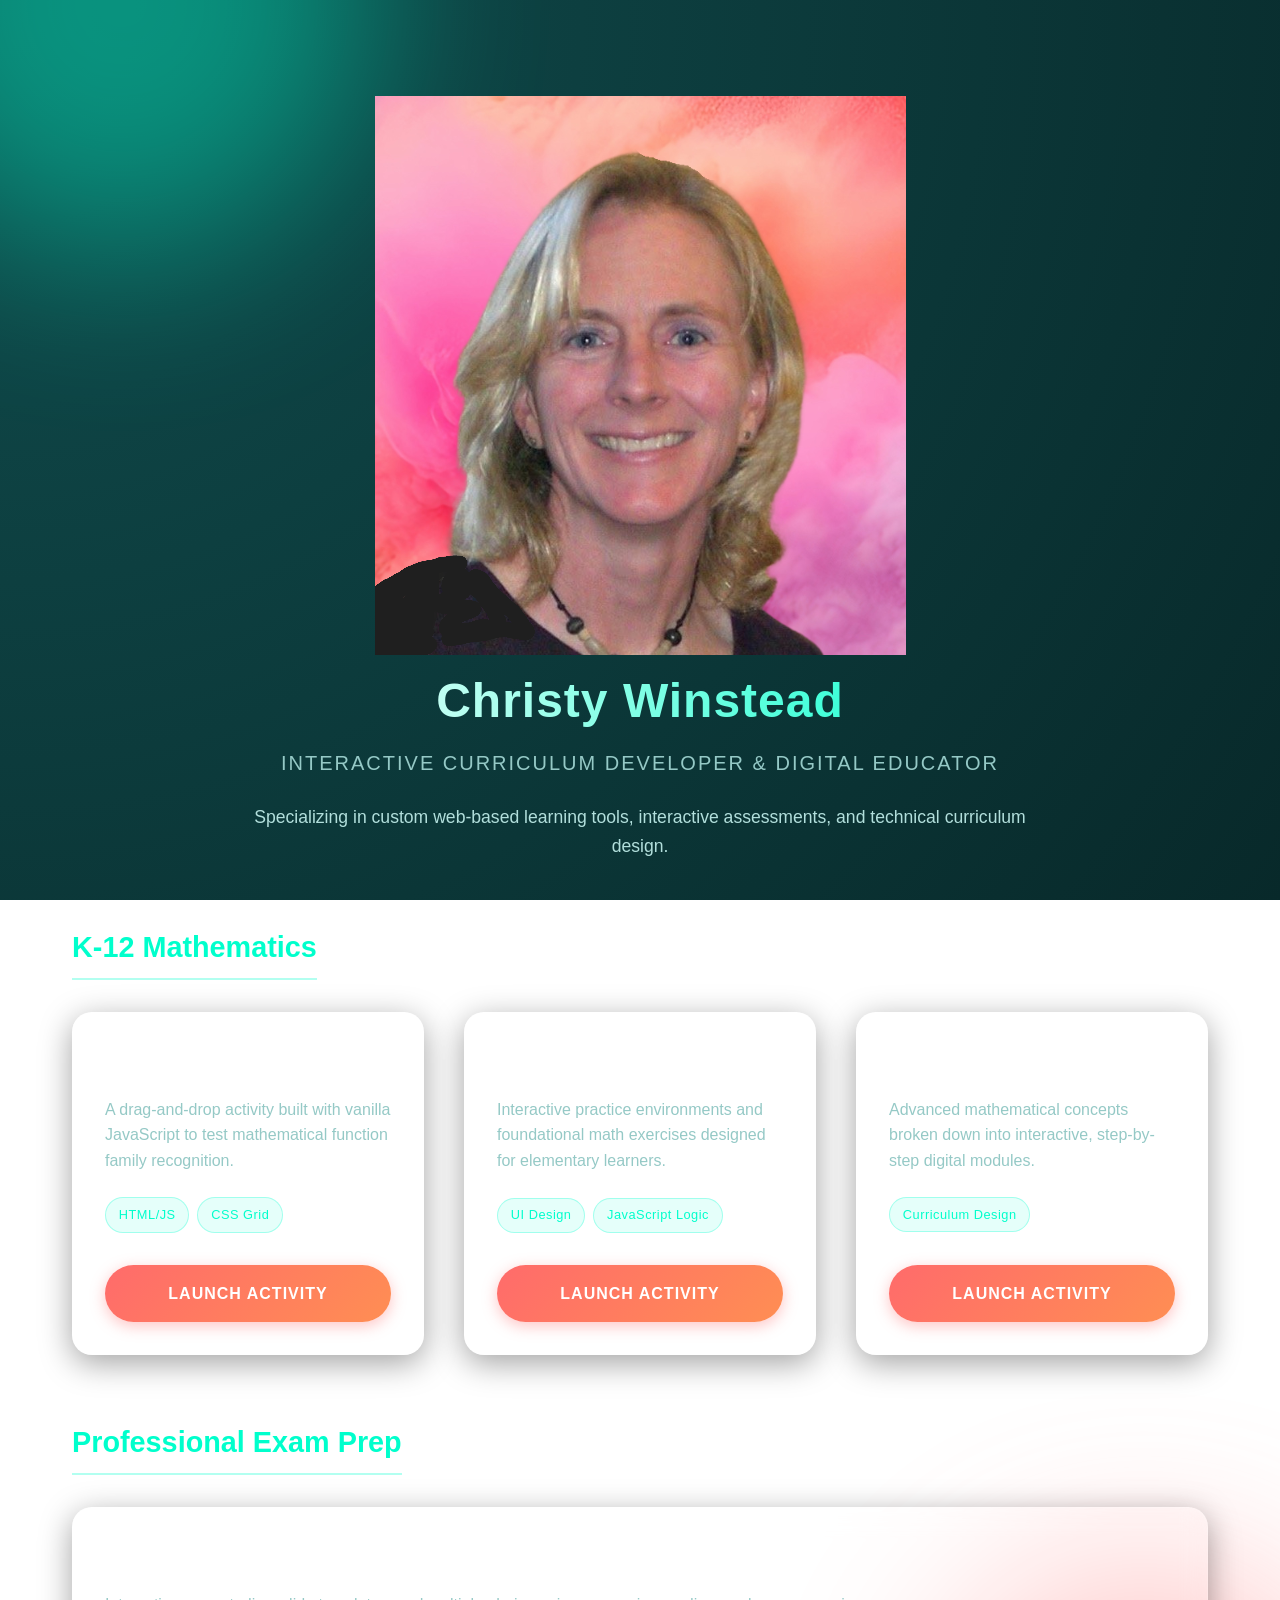
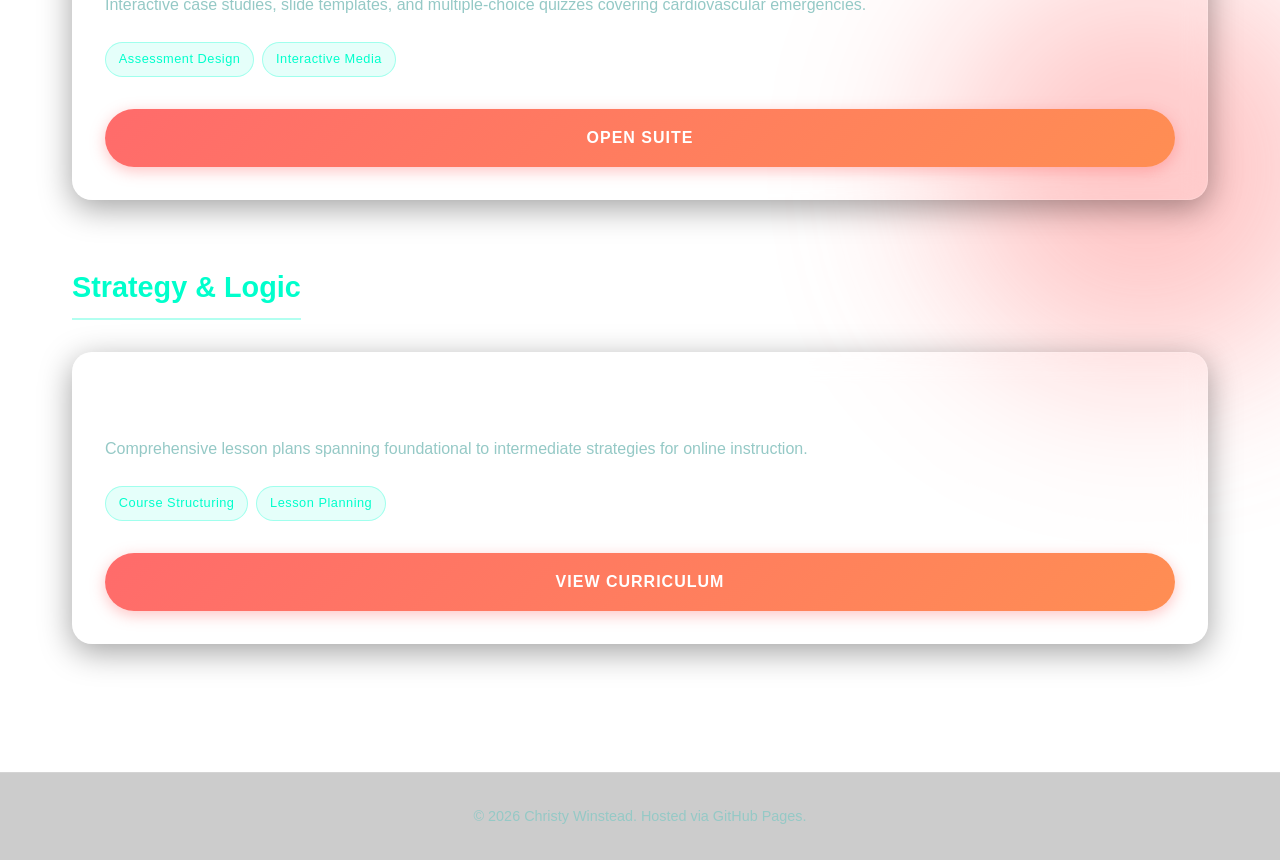
==== index.html @ 936f0f32 "Add profile image to header Added a profile image to the header section." ====
<!DOCTYPE html>
<html lang="en">
<head>
    <meta charset="UTF-8">
    <meta name="viewport" content="width=device-width, initial-scale=1.0">
    <title>Christy Winstead | Interactive Portfolio</title>
    <link rel="stylesheet" href="style.css">
</head>
<body>
    <!-- Decorative background elements -->
    <div class="blob blob-1"></div>
    <div class="blob blob-2"></div>

    <header>
        <div class="header-container">
            <!-- Profile Image Added Here -->
            <img src="profile-image.jpg" alt="Christy Winstead" class="profile-avatar">
            
            <h1>Christy Winstead</h1>
            <h2>Interactive Curriculum Developer & Digital Educator</h2>
            <p>Specializing in custom web-based learning tools, interactive assessments, and technical curriculum design.</p>
        </div>
    </header>

    <main class="portfolio-container">
        <!-- K-12 Mathematics Section -->
        <section class="portfolio-section">
            <h3>K-12 Mathematics</h3>
            <div class="grid">
                <div class="card">
                    <div class="card-content">
                        <h4>Math Function Matching</h4>
                        <p>A drag-and-drop activity built with vanilla JavaScript to test mathematical function family recognition.</p>
                        <div class="tags">
                            <span class="tag">HTML/JS</span>
                            <span class="tag">CSS Grid</span>
                        </div>
                    </div>
                    <div class="card-action">
                        <a href="./K12_Mathematics/Function_Matching_DragDrop/index.html" class="btn">Launch Activity</a>
                    </div>
                </div>
                
                <div class="card">
                    <div class="card-content">
                        <h4>4th Grade Dashboards</h4>
                        <p>Interactive practice environments and foundational math exercises designed for elementary learners.</p>
                        <div class="tags">
                            <span class="tag">UI Design</span>
                            <span class="tag">JavaScript Logic</span>
                        </div>
                    </div>
                    <div class="card-action">
                        <a href="./K12_Mathematics/4th_Grade_Activities/index.html" class="btn">Launch Activity</a>
                    </div>
                </div>

                <div class="card">
                    <div class="card-content">
                        <h4>Calculus Modules</h4>
                        <p>Advanced mathematical concepts broken down into interactive, step-by-step digital modules.</p>
                        <div class="tags">
                            <span class="tag">Curriculum Design</span>
                        </div>
                    </div>
                    <div class="card-action">
                        <a href="./K12_Mathematics/Calculus_Modules/index.html" class="btn">Launch Activity</a>
                    </div>
                </div>
            </div>
        </section>

        <!-- Professional Exam Prep Section -->
        <section class="portfolio-section">
            <h3>Professional Exam Prep</h3>
            <div class="grid">
                <div class="card">
                    <div class="card-content">
                        <h4>NREMT Clinical Review</h4>
                        <p>Interactive case studies, slide templates, and multiple-choice quizzes covering cardiovascular emergencies.</p>
                        <div class="tags">
                            <span class="tag">Assessment Design</span>
                            <span class="tag">Interactive Media</span>
                        </div>
                    </div>
                    <div class="card-action">
                        <a href="./Professional_Exam_Prep/NREMT_Review_Suite/index.html" class="btn">Open Suite</a>
                    </div>
                </div>
            </div>
        </section>

        <!-- Strategy & Logic Section -->
        <section class="portfolio-section">
            <h3>Strategy & Logic</h3>
            <div class="grid">
                <div class="card">
                    <div class="card-content">
                        <h4>16-Session Chess Curriculum</h4>
                        <p>Comprehensive lesson plans spanning foundational to intermediate strategies for online instruction.</p>
                        <div class="tags">
                            <span class="tag">Course Structuring</span>
                            <span class="tag">Lesson Planning</span>
                        </div>
                    </div>
                    <div class="card-action">
                        <a href="./Strategy_and_Logic/Chess_Curriculum/index.html" class="btn">View Curriculum</a>
                    </div>
                </div>
            </div>
        </section>
    </main>

    <footer>
        <p>&copy; 2026 Christy Winstead. Hosted via GitHub Pages.</p>
    </footer>
</body>
</html>
---- style.css ----
:root {
    /* Color Palette */
    --bg-dark-teal: #08292a;
    --bg-light-teal: #104c4d;
    --accent-glow: #00ffcc;
    --btn-gradient-1: #ff6b6b;
    --btn-gradient-2: #ff8e53;
    --text-main: #e0f7f6;
    --text-muted: #95c9c6;
    
    /* Glassmorphism Settings */
    --glass-bg: rgba(255, 255, 255, 0.06);
    --glass-border: rgba(255, 255, 255, 0.15);
    --glass-shadow: 0 8px 32px 0 rgba(0, 0, 0, 0.37);
}

* {
    box-sizing: border-box;
    margin: 0;
    padding: 0;
    font-family: 'Inter', 'Segoe UI', Tahoma, Geneva, Verdana, sans-serif;
}

body {
    background: radial-gradient(circle at top left, var(--bg-light-teal), var(--bg-dark-teal));
    background-attachment: fixed;
    color: var(--text-main);
    line-height: 1.6;
    position: relative;
    overflow-x: hidden;
}

/* Abstract Background Blobs for Creativity */
.blob {
    position: absolute;
    filter: blur(90px);
    z-index: -1;
    opacity: 0.4;
    border-radius: 50%;
}
.blob-1 {
    top: -10%;
    left: -10%;
    width: 500px;
    height: 500px;
    background: #00ffcc;
}
.blob-2 {
    bottom: 20%;
    right: -5%;
    width: 400px;
    height: 400px;
    background: #ff6b6b;
}

/* Header Styling */
header {
    padding: 6rem 2rem 4rem;
    text-align: center;
}

.header-container {
    max-width: 800px;
    margin: 0 auto;
}

.header-container h1 {
    font-size: 3rem;
    margin-bottom: 0.5rem;
    background: linear-gradient(to right, #ffffff, var(--accent-glow));
    -webkit-background-clip: text;
    -webkit-text-fill-color: transparent;
    letter-spacing: 1px;
}

.header-container h2 {
    font-size: 1.25rem;
    font-weight: 300;
    color: var(--text-muted);
    margin-bottom: 1.5rem;
    text-transform: uppercase;
    letter-spacing: 2px;
}

.header-container p {
    font-size: 1.1rem;
    color: #b2dfdc;
}

/* Portfolio Layout */
.portfolio-container {
    max-width: 1200px;
    margin: 0 auto;
    padding: 0 2rem 4rem;
}

.portfolio-section {
    margin-bottom: 4rem;
}

.portfolio-section h3 {
    font-size: 1.8rem;
    color: var(--accent-glow);
    border-bottom: 2px solid rgba(0, 255, 204, 0.3);
    padding-bottom: 0.5rem;
    margin-bottom: 2rem;
    display: inline-block;
}

.grid {
    display: grid;
    grid-template-columns: repeat(auto-fit, minmax(320px, 1fr));
    gap: 2.5rem;
}

/* Glassmorphism Cards */
.card {
    background: var(--glass-bg);
    border: 1px solid var(--glass-border);
    backdrop-filter: blur(12px);
    -webkit-backdrop-filter: blur(12px);
    border-radius: 20px;
    box-shadow: var(--glass-shadow);
    display: flex;
    flex-direction: column;
    transition: transform 0.3s cubic-bezier(0.175, 0.885, 0.32, 1.275), border-color 0.3s ease;
    overflow: hidden;
}

.card:hover {
    transform: translateY(-10px);
    border-color: var(--accent-glow);
}

.card-content {
    padding: 2rem;
    flex-grow: 1;
}

.card-content h4 {
    font-size: 1.4rem;
    margin-bottom: 1rem;
    color: #ffffff;
}

.card-content p {
    font-size: 1rem;
    color: var(--text-muted);
    margin-bottom: 1.5rem;
}

/* Neon Tags */
.tags {
    display: flex;
    flex-wrap: wrap;
    gap: 0.5rem;
}

.tag {
    background: rgba(0, 255, 204, 0.1);
    color: var(--accent-glow);
    border: 1px solid rgba(0, 255, 204, 0.3);
    font-size: 0.8rem;
    font-weight: 500;
    padding: 0.4rem 0.8rem;
    border-radius: 50px;
    letter-spacing: 0.5px;
}

/* Vibrant Floating Buttons */
.card-action {
    padding: 0 2rem 2rem;
    text-align: center;
}

.btn {
    display: inline-block;
    width: 100%;
    background: linear-gradient(135deg, var(--btn-gradient-1), var(--btn-gradient-2));
    color: #ffffff;
    text-align: center;
    text-decoration: none;
    padding: 1rem 2rem;
    font-weight: 600;
    font-size: 1rem;
    border-radius: 50px;
    transition: all 0.3s ease;
    box-shadow: 0 4px 15px rgba(255, 107, 107, 0.4);
    text-transform: uppercase;
    letter-spacing: 1px;
}

.btn:hover {
    box-shadow: 0 8px 25px rgba(255, 107, 107, 0.6);
    transform: scale(1.05);
    background: linear-gradient(135deg, #ff7b7b, #ff9e63);
}

/* Footer */
footer {
    text-align: center;
    padding: 2rem;
    border-top: 1px solid var(--glass-border);
    color: var(--text-muted);
    font-size: 0.9rem;
    background: rgba(0, 0, 0, 0.2);
}
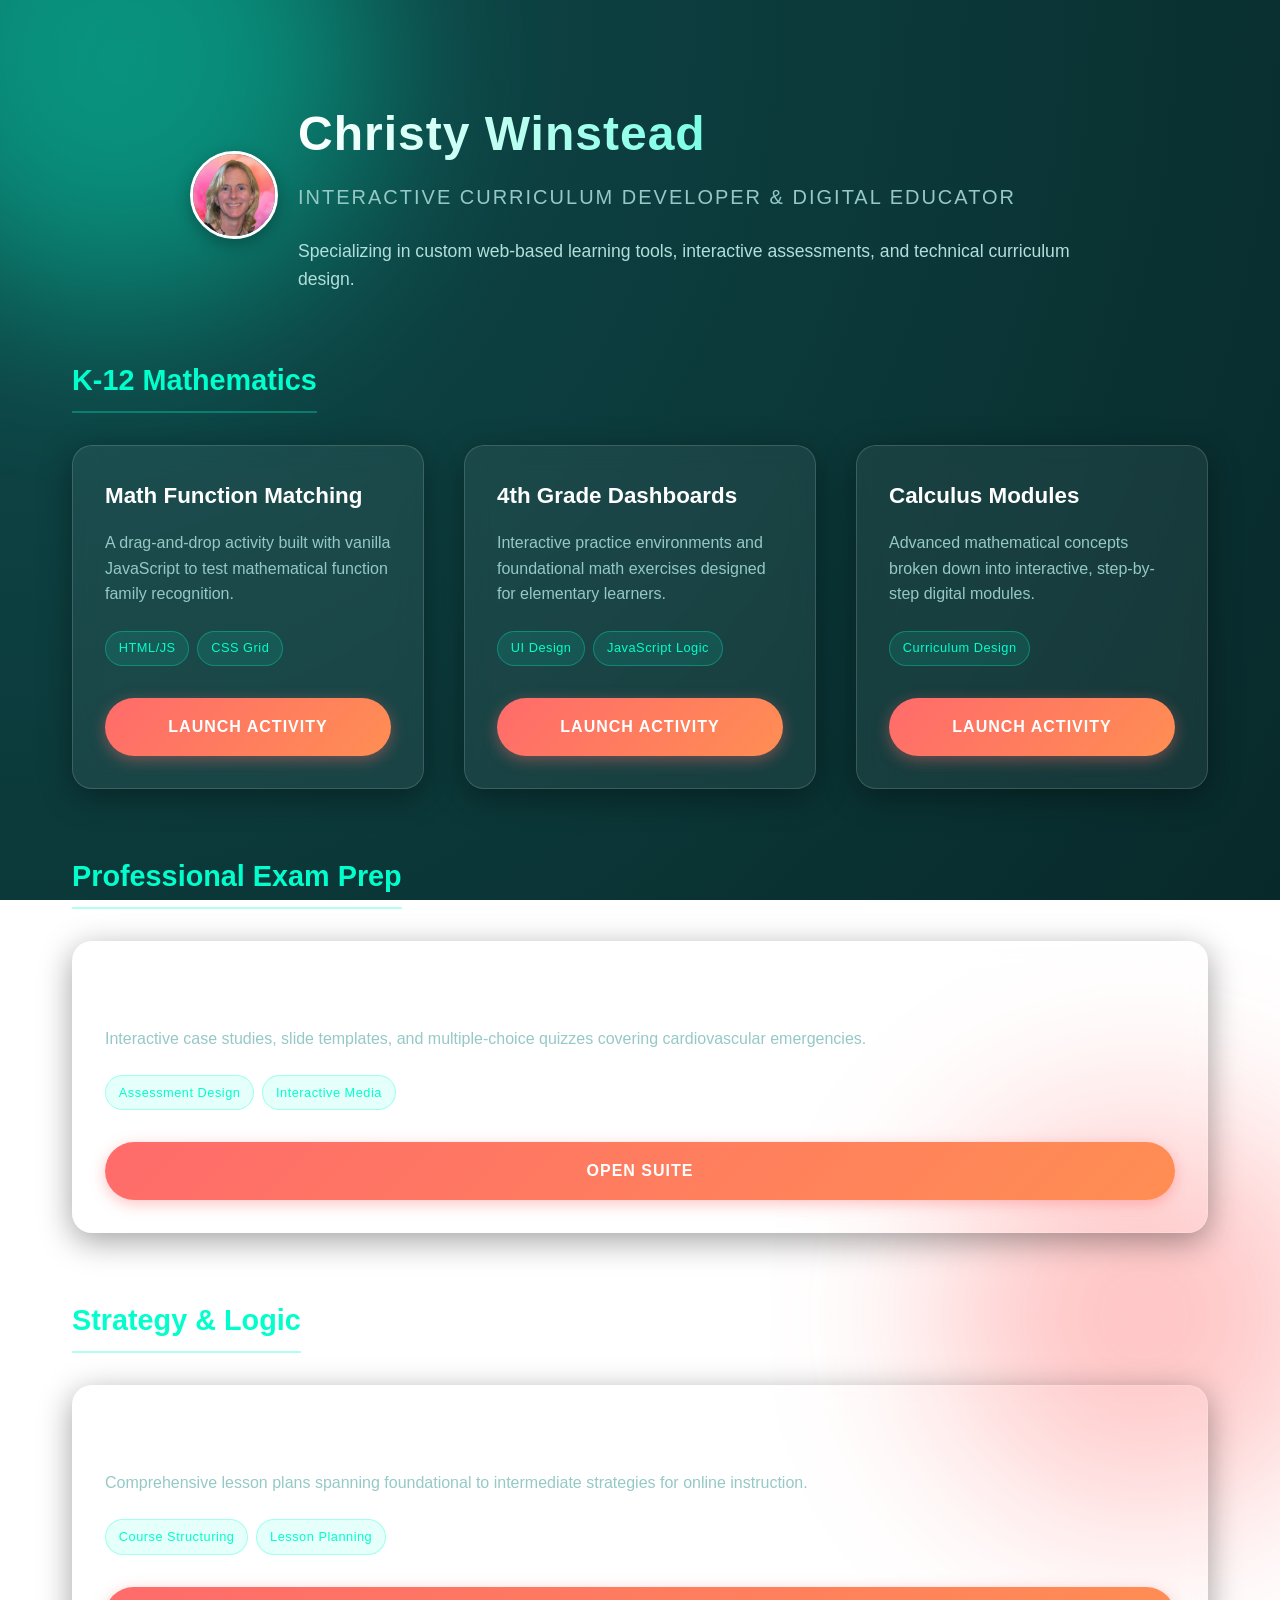
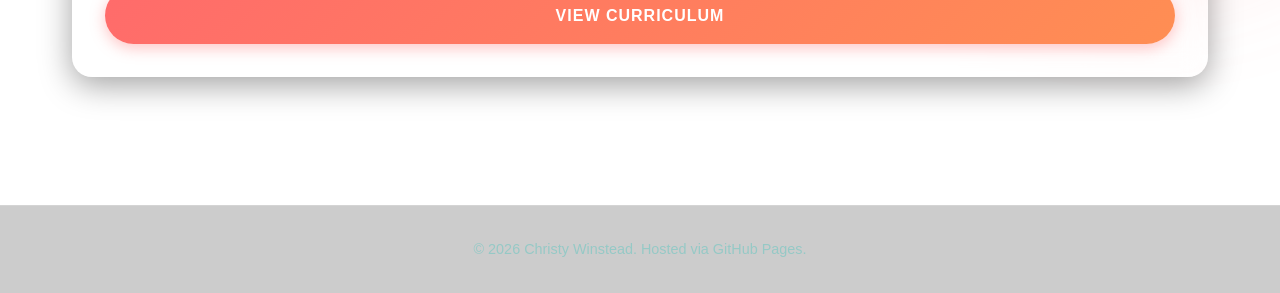
==== commit b6013ab9: "Add understated circular profile portrait to header" ====
--- a/index.html
+++ b/index.html
@@ -13,12 +13,14 @@
 
     <header>
         <div class="header-container">
-            <!-- Profile Image Added Here -->
-            <img src="profile-image.jpg" alt="Christy Winstead" class="profile-avatar">
-            
-            <h1>Christy Winstead</h1>
-            <h2>Interactive Curriculum Developer & Digital Educator</h2>
-            <p>Specializing in custom web-based learning tools, interactive assessments, and technical curriculum design.</p>
+            <div class="header-intro">
+                <img src="profile-image.jpg" alt="Christy Winstead" class="profile-avatar">
+                <div class="header-copy">
+                    <h1>Christy Winstead</h1>
+                    <h2>Interactive Curriculum Developer & Digital Educator</h2>
+                    <p>Specializing in custom web-based learning tools, interactive assessments, and technical curriculum design.</p>
+                </div>
+            </div>
         </div>
     </header>
 
--- a/style.css
+++ b/style.css
@@ -60,8 +60,30 @@
 }
 
 .header-container {
-    max-width: 800px;
+    max-width: 900px;
     margin: 0 auto;
+}
+
+.header-intro {
+    display: flex;
+    align-items: center;
+    gap: 1.25rem;
+    text-align: left;
+}
+
+.profile-avatar {
+    width: 88px;
+    height: 88px;
+    flex: 0 0 88px;
+    object-fit: cover;
+    object-position: center;
+    border: 3px solid #ffffff;
+    border-radius: 50%;
+    box-shadow: 0 5px 16px rgba(0, 0, 0, 0.28);
+}
+
+.header-copy {
+    min-width: 0;
 }
 
 .header-container h1 {
@@ -85,6 +107,37 @@
 .header-container p {
     font-size: 1.1rem;
     color: #b2dfdc;
+}
+
+@media (max-width: 640px) {
+    header {
+        padding: 4rem 1.25rem 3rem;
+    }
+
+    .header-intro {
+        align-items: flex-start;
+        gap: 1rem;
+    }
+
+    .profile-avatar {
+        width: 72px;
+        height: 72px;
+        flex-basis: 72px;
+    }
+
+    .header-container h1 {
+        font-size: 2.15rem;
+    }
+
+    .header-container h2 {
+        font-size: 0.95rem;
+        letter-spacing: 1px;
+        margin-bottom: 0.85rem;
+    }
+
+    .header-container p {
+        font-size: 0.95rem;
+    }
 }
 
 /* Portfolio Layout */
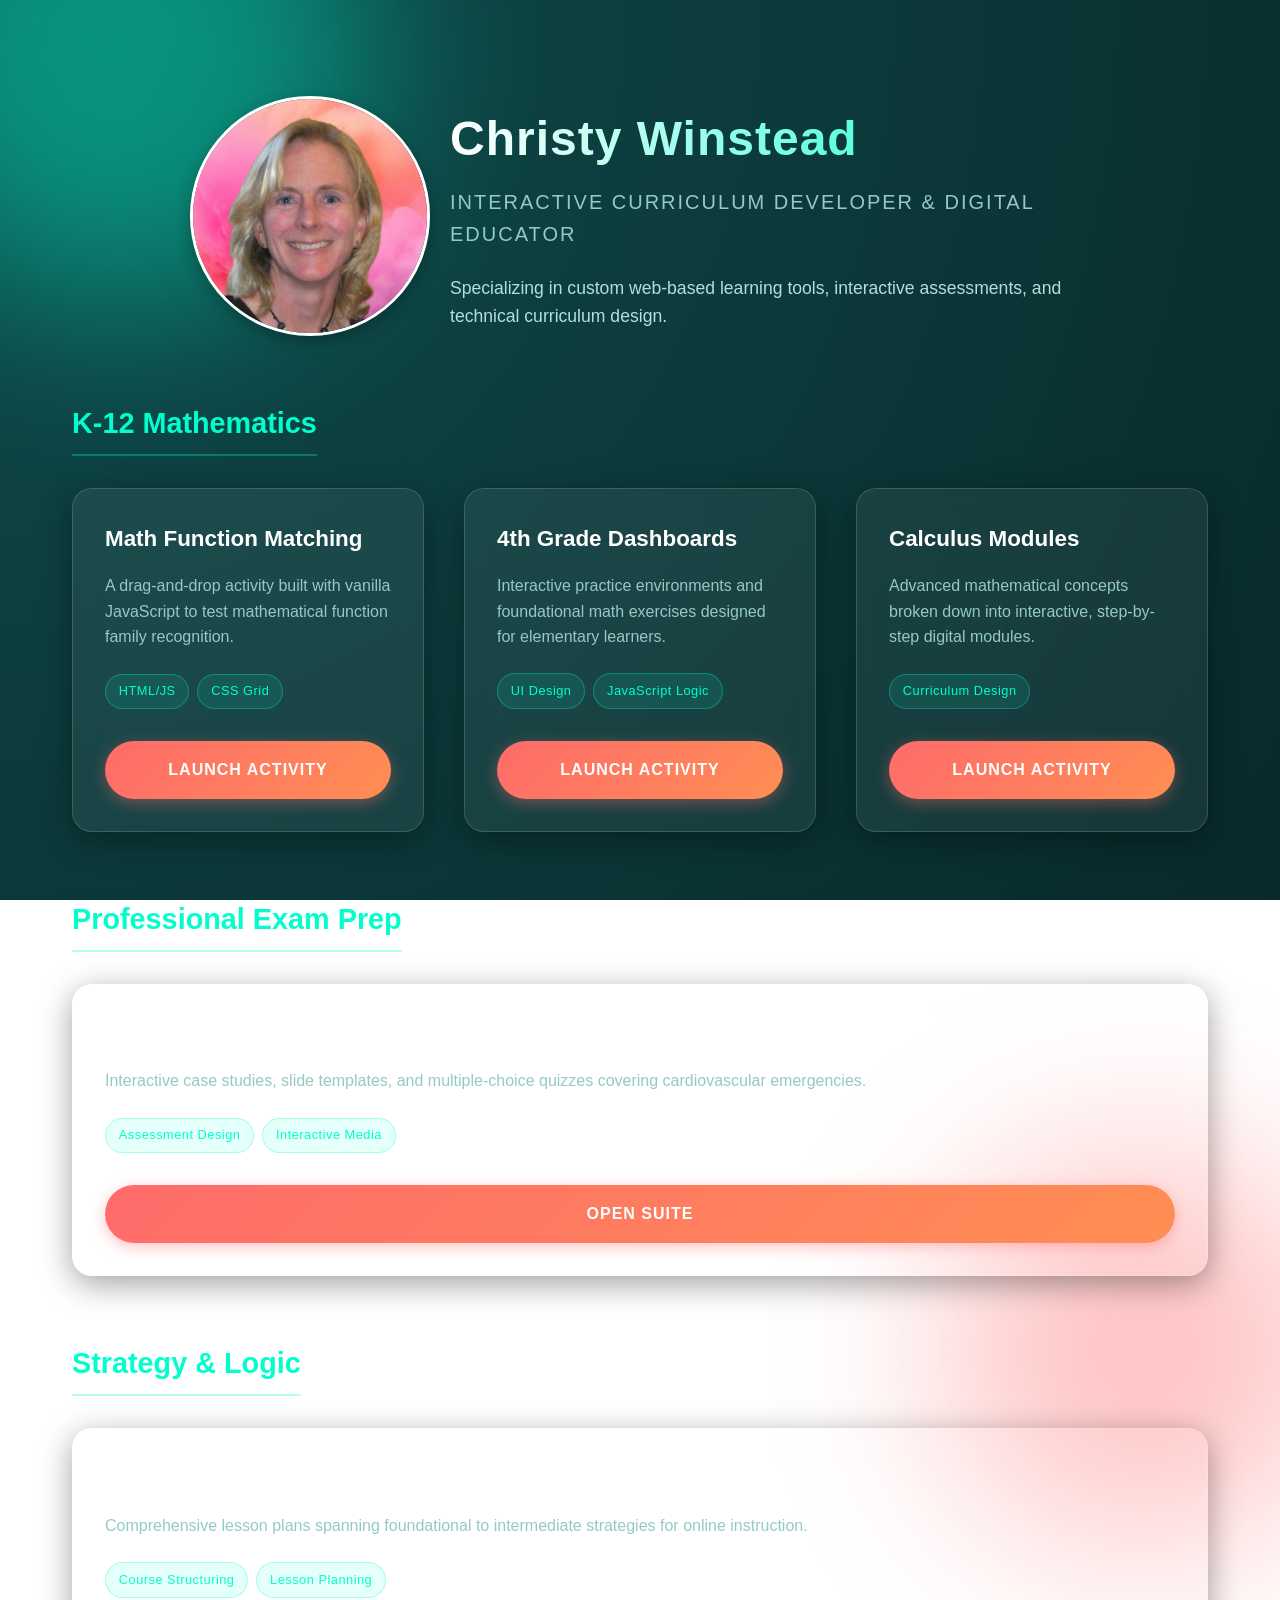
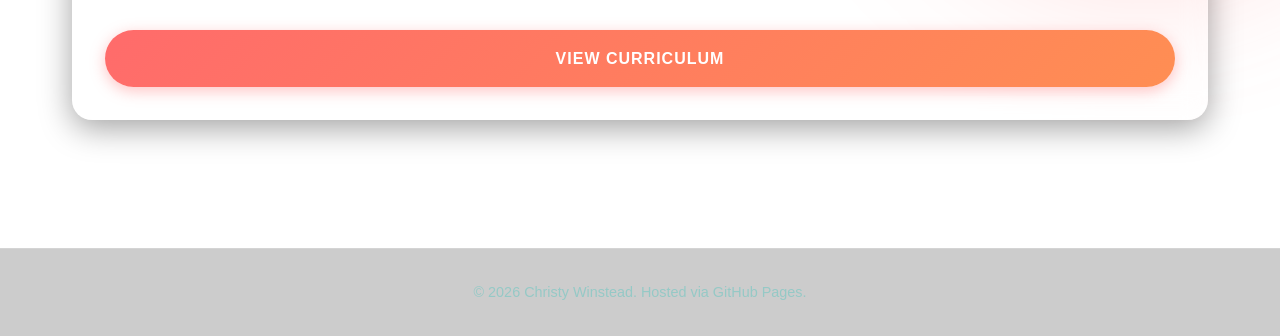
==== commit a33e2c0f: "Bust stylesheet cache for mobile portrait fix" ====
--- a/index.html
+++ b/index.html
@@ -4,7 +4,7 @@
     <meta charset="UTF-8">
     <meta name="viewport" content="width=device-width, initial-scale=1.0">
     <title>Christy Winstead | Interactive Portfolio</title>
-    <link rel="stylesheet" href="style.css">
+    <link rel="stylesheet" href="style.css?v=3dde617">
 </head>
 <body>
     <!-- Decorative background elements -->
--- a/style.css
+++ b/style.css
@@ -72,9 +72,9 @@
 }
 
 .profile-avatar {
-    width: 88px;
-    height: 88px;
-    flex: 0 0 88px;
+    width: 240px;
+    height: 240px;
+    flex: 0 0 240px;
     object-fit: cover;
     object-position: center;
     border: 3px solid #ffffff;
@@ -120,9 +120,9 @@
     }
 
     .profile-avatar {
-        width: 72px;
-        height: 72px;
-        flex-basis: 72px;
+        width: 240px;
+        height: 240px;
+        flex-basis: 240px;
     }
 
     .header-container h1 {
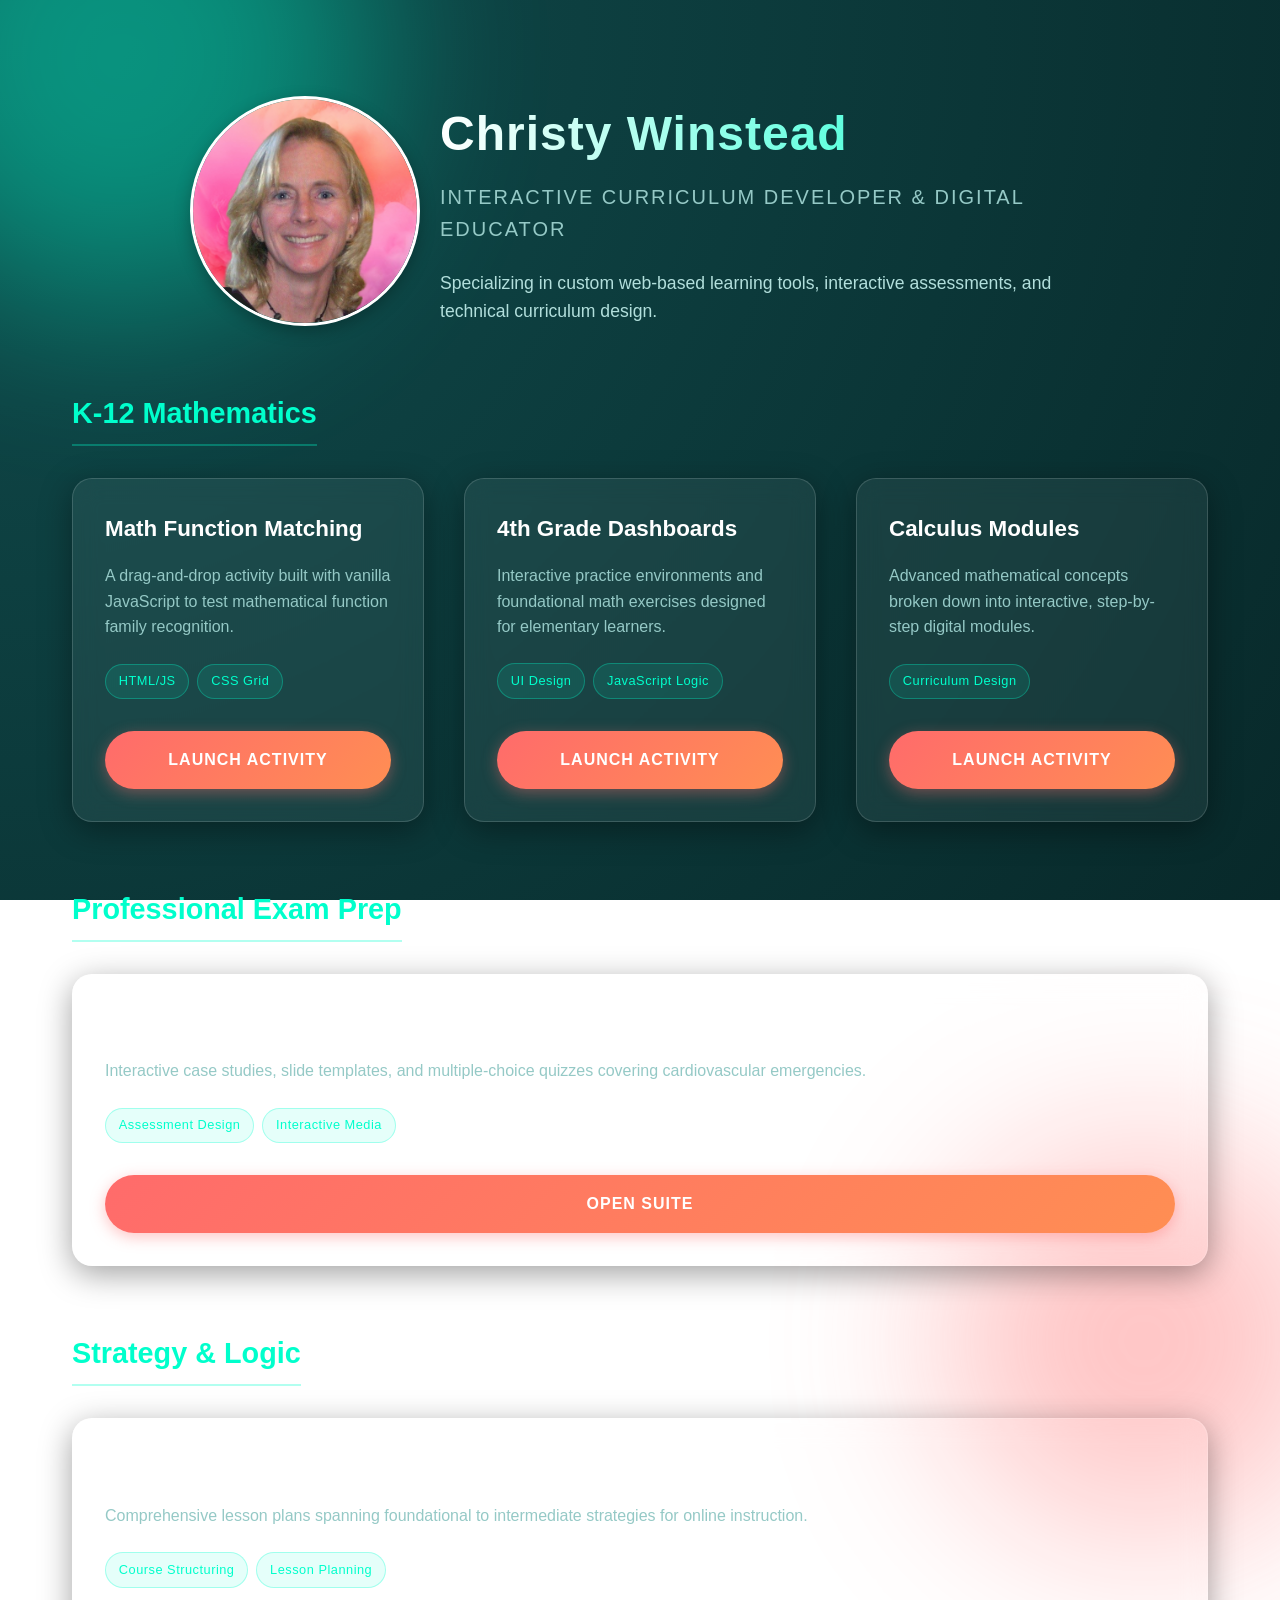
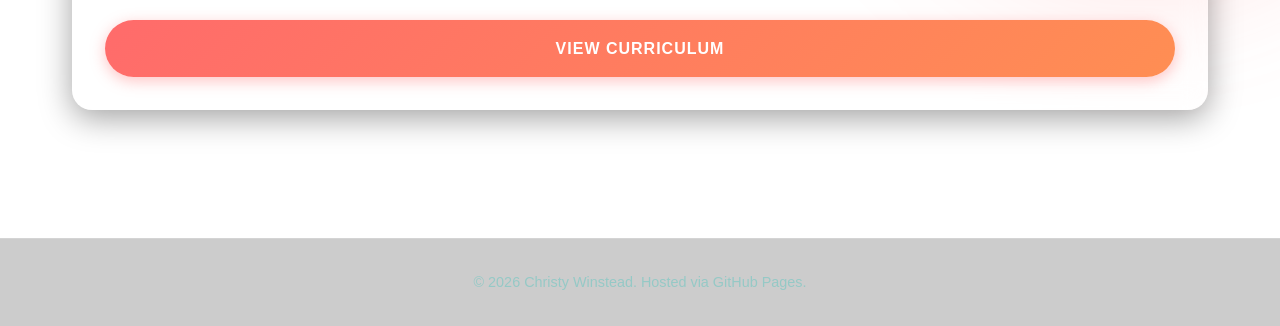
==== commit 6e4bf45e: "Align portrait with header text" ====
--- a/index.html
+++ b/index.html
@@ -4,7 +4,7 @@
     <meta charset="UTF-8">
     <meta name="viewport" content="width=device-width, initial-scale=1.0">
     <title>Christy Winstead | Interactive Portfolio</title>
-    <link rel="stylesheet" href="style.css?v=3dde617">
+    <link rel="stylesheet" href="style.css?v=portrait-align-230">
 </head>
 <body>
     <!-- Decorative background elements -->
--- a/style.css
+++ b/style.css
@@ -72,9 +72,9 @@
 }
 
 .profile-avatar {
-    width: 240px;
-    height: 240px;
-    flex: 0 0 240px;
+    width: 230px;
+    height: 230px;
+    flex: 0 0 230px;
     object-fit: cover;
     object-position: center;
     border: 3px solid #ffffff;
@@ -120,9 +120,9 @@
     }
 
     .profile-avatar {
-        width: 240px;
-        height: 240px;
-        flex-basis: 240px;
+        width: 230px;
+        height: 230px;
+        flex-basis: 230px;
     }
 
     .header-container h1 {
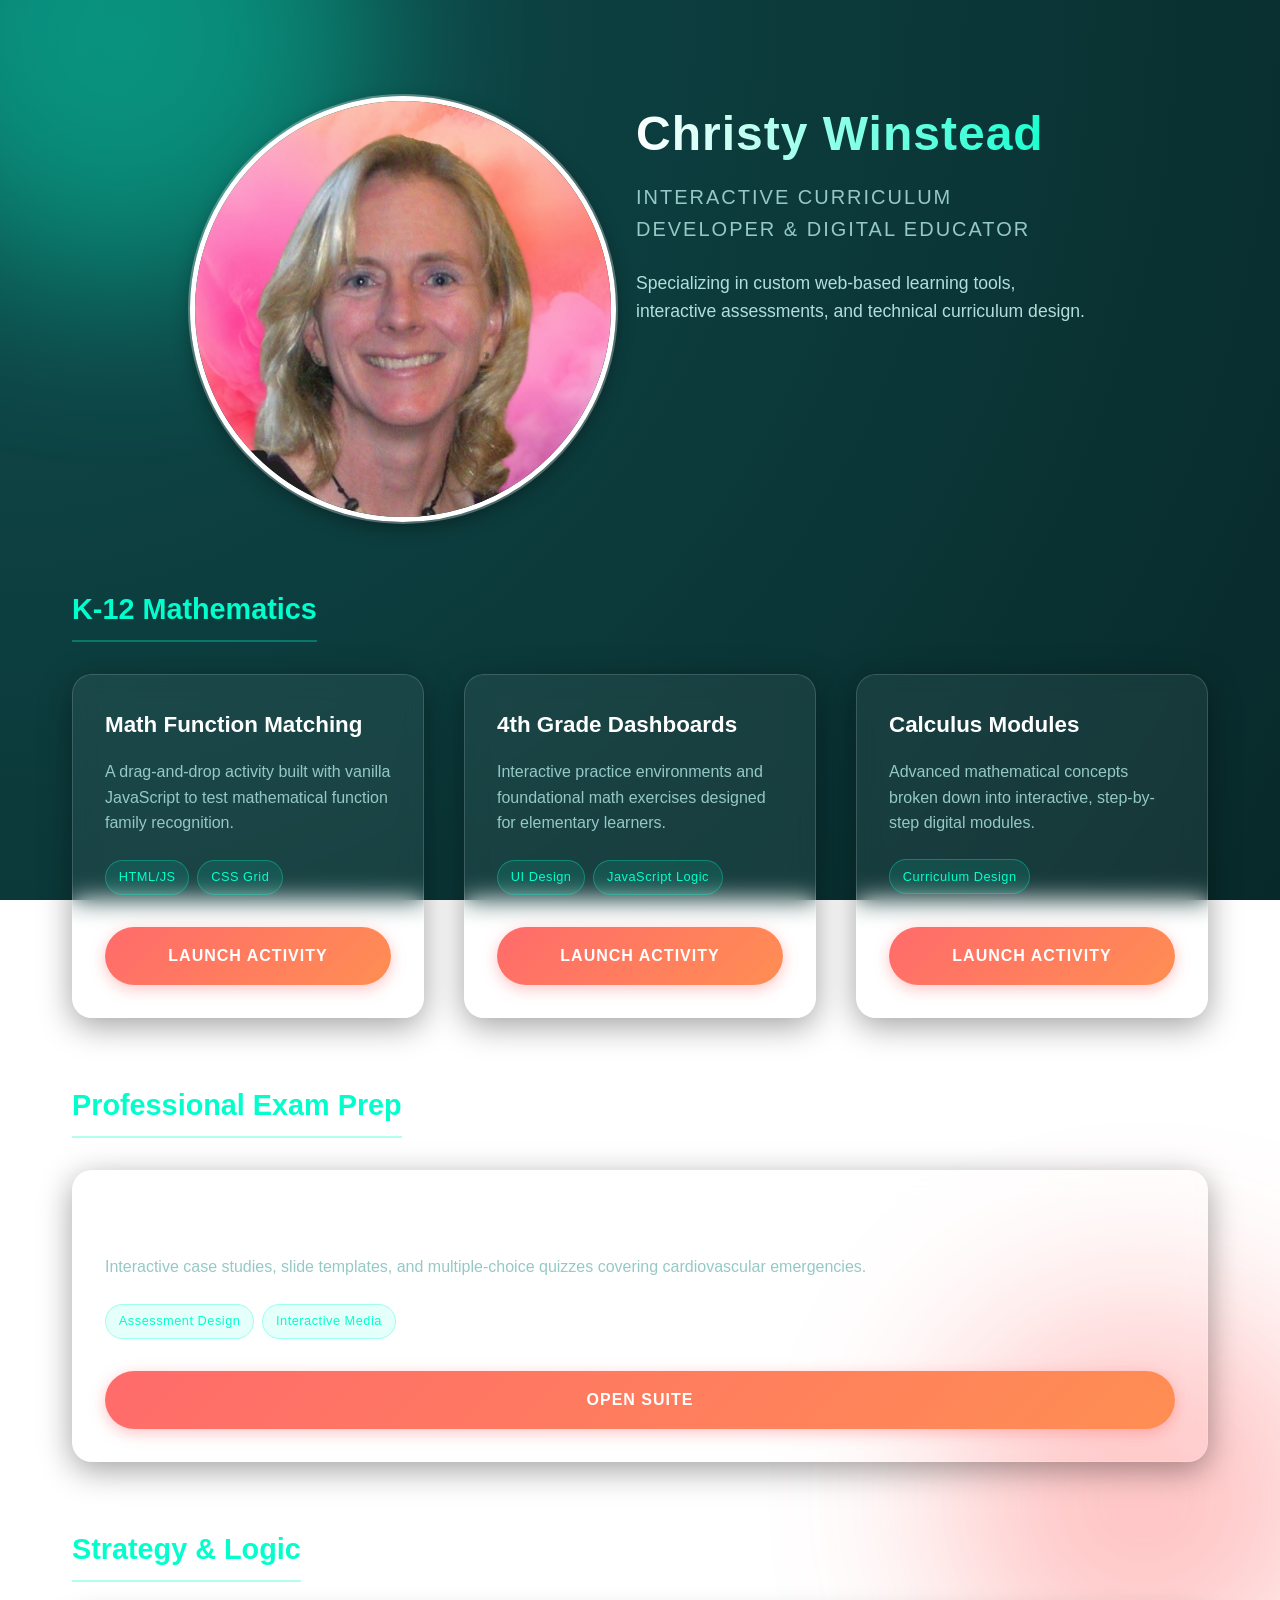
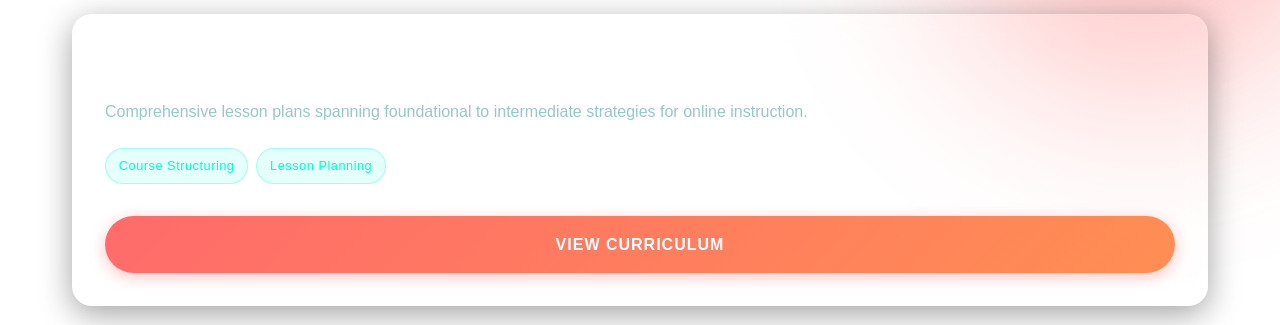
==== commit b890ef24: "Align portrait dynamically and strengthen white frame" ====
--- a/index.html
+++ b/index.html
@@ -4,7 +4,7 @@
     <meta charset="UTF-8">
     <meta name="viewport" content="width=device-width, initial-scale=1.0">
     <title>Christy Winstead | Interactive Portfolio</title>
-    <link rel="stylesheet" href="style.css?v=portrait-align-230">
+    <link rel="stylesheet" href="style.css?v=dynamic-align-frame">
 </head>
 <body>
     <!-- Decorative background elements -->
@@ -116,5 +116,23 @@
     <footer>
         <p>&copy; 2026 Christy Winstead. Hosted via GitHub Pages.</p>
     </footer>
+
+    <script>
+        (() => {
+            const intro = document.querySelector('.header-intro');
+            const copy = document.querySelector('.header-copy');
+
+            if (!intro || !copy) return;
+
+            const syncPortraitSize = () => {
+                const textHeight = Math.round(copy.getBoundingClientRect().height);
+                intro.style.setProperty('--portrait-size', `${textHeight}px`);
+            };
+
+            syncPortraitSize();
+            new ResizeObserver(syncPortraitSize).observe(copy);
+            window.addEventListener('load', syncPortraitSize);
+        })();
+    </script>
 </body>
 </html>
--- a/style.css
+++ b/style.css
@@ -65,21 +65,22 @@
 }
 
 .header-intro {
+    --portrait-size: 230px;
     display: flex;
-    align-items: center;
+    align-items: flex-start;
     gap: 1.25rem;
     text-align: left;
 }
 
 .profile-avatar {
-    width: 230px;
-    height: 230px;
-    flex: 0 0 230px;
+    width: var(--portrait-size);
+    height: var(--portrait-size);
+    flex: 0 0 var(--portrait-size);
     object-fit: cover;
     object-position: center;
-    border: 3px solid #ffffff;
+    border: 5px solid #ffffff;
     border-radius: 50%;
-    box-shadow: 0 5px 16px rgba(0, 0, 0, 0.28);
+    box-shadow: 0 0 0 2px rgba(255, 255, 255, 0.3), 0 6px 18px rgba(0, 0, 0, 0.34);
 }
 
 .header-copy {
@@ -115,14 +116,7 @@
     }
 
     .header-intro {
-        align-items: flex-start;
         gap: 1rem;
-    }
-
-    .profile-avatar {
-        width: 230px;
-        height: 230px;
-        flex-basis: 230px;
     }
 
     .header-container h1 {
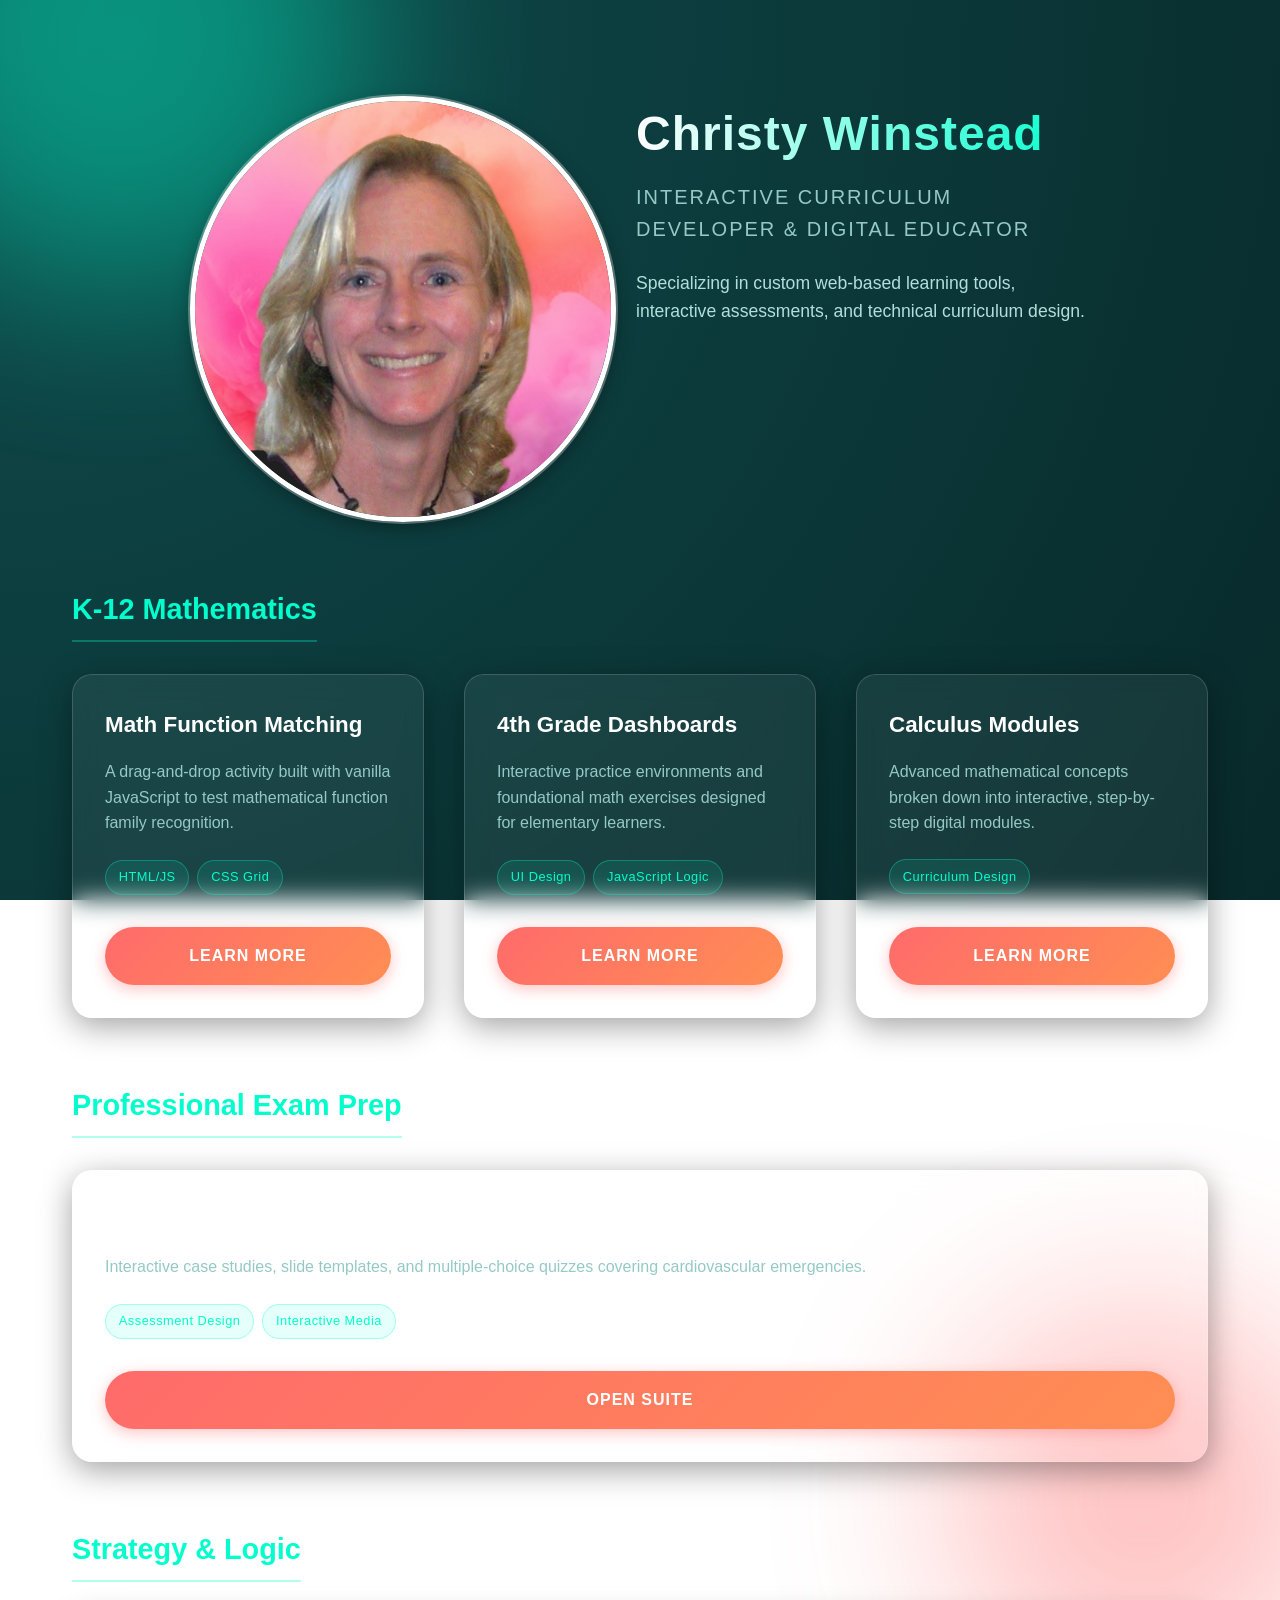
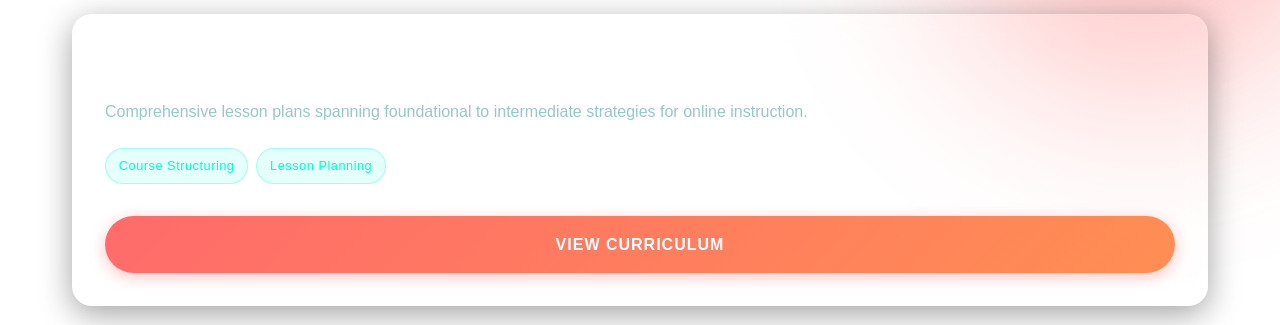
==== commit b99947b9: "Update index.html" ====
--- a/index.html
+++ b/index.html
@@ -39,7 +39,7 @@
                         </div>
                     </div>
                     <div class="card-action">
-                        <a href="./K12_Mathematics/Function_Matching_DragDrop/index.html" class="btn">Launch Activity</a>
+                        <a href="./K12_Mathematics/Function_Matching_DragDrop/index.html" class="btn">Learn More</a>
                     </div>
                 </div>
                 
@@ -53,7 +53,7 @@
                         </div>
                     </div>
                     <div class="card-action">
-                        <a href="./K12_Mathematics/4th_Grade_Activities/index.html" class="btn">Launch Activity</a>
+                        <a href="./K12_Mathematics/4th_Grade_Activities/index.html" class="btn">Learn More</a>
                     </div>
                 </div>
 
@@ -66,7 +66,7 @@
                         </div>
                     </div>
                     <div class="card-action">
-                        <a href="./K12_Mathematics/Calculus_Modules/index.html" class="btn">Launch Activity</a>
+                        <a href="./K12_Mathematics/Calculus_Modules/index.html" class="btn">Learn More</a>
                     </div>
                 </div>
             </div>
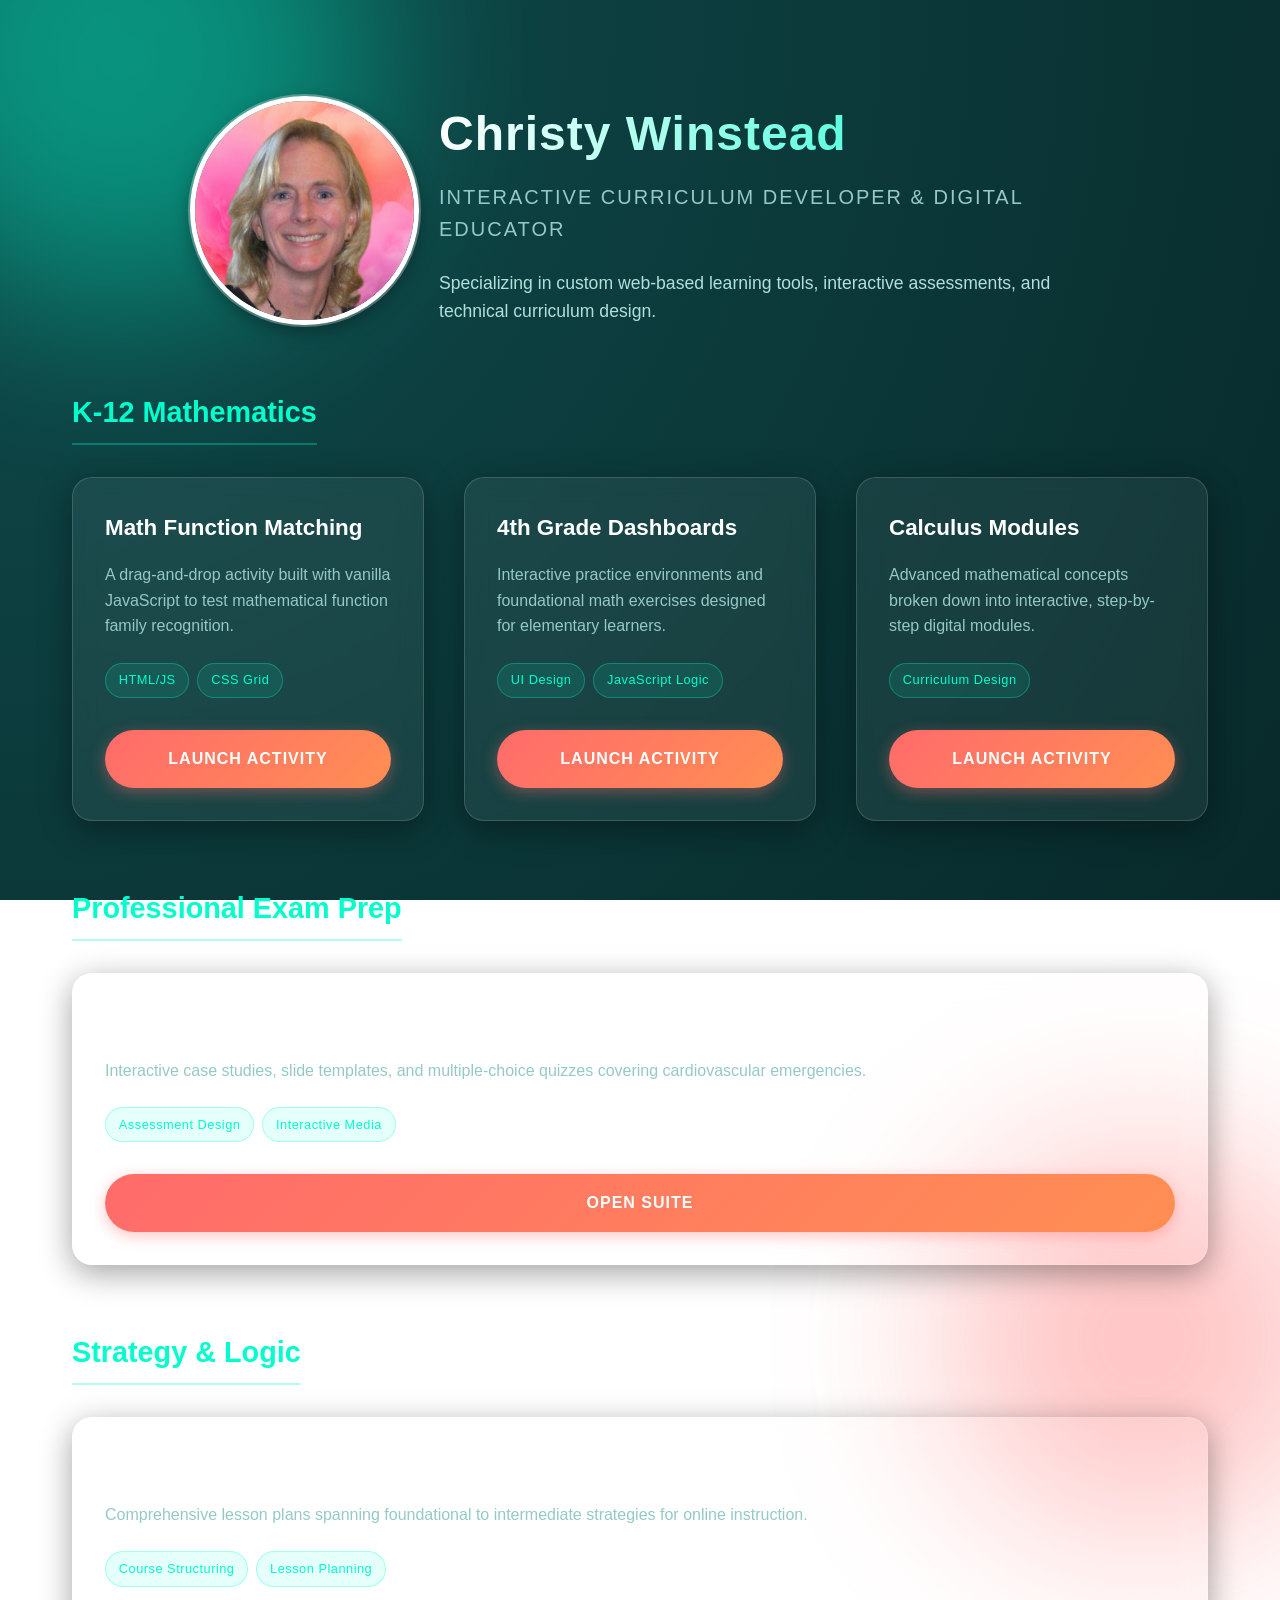
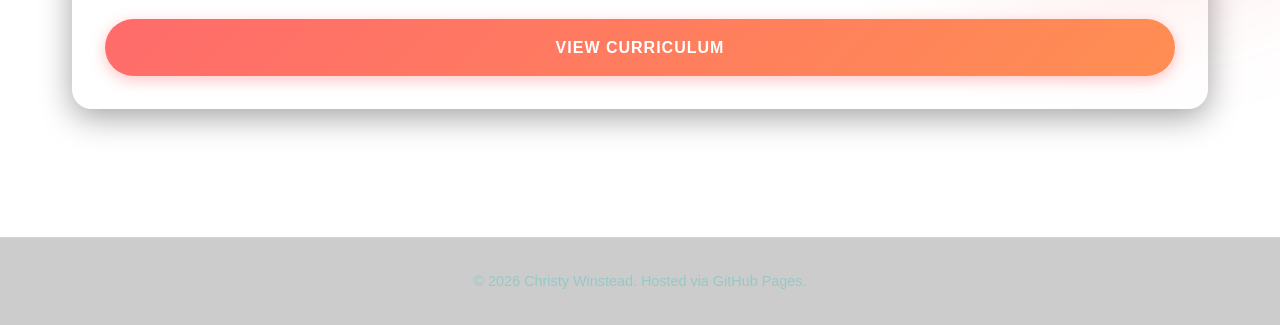
==== commit 66c0631d: "Improve mobile header portrait layout" ====
--- a/index.html
+++ b/index.html
@@ -4,7 +4,7 @@
     <meta charset="UTF-8">
     <meta name="viewport" content="width=device-width, initial-scale=1.0">
     <title>Christy Winstead | Interactive Portfolio</title>
-    <link rel="stylesheet" href="style.css?v=dynamic-align-frame">
+    <link rel="stylesheet" href="style.css?v=mobile-responsive">
 </head>
 <body>
     <!-- Decorative background elements -->
@@ -39,7 +39,7 @@
                         </div>
                     </div>
                     <div class="card-action">
-                        <a href="./K12_Mathematics/Function_Matching_DragDrop/index.html" class="btn">Learn More</a>
+                        <a href="./K12_Mathematics/Function_Matching_DragDrop/index.html" class="btn">Launch Activity</a>
                     </div>
                 </div>
                 
@@ -53,7 +53,7 @@
                         </div>
                     </div>
                     <div class="card-action">
-                        <a href="./K12_Mathematics/4th_Grade_Activities/index.html" class="btn">Learn More</a>
+                        <a href="./K12_Mathematics/4th_Grade_Activities/index.html" class="btn">Launch Activity</a>
                     </div>
                 </div>
 
@@ -66,7 +66,7 @@
                         </div>
                     </div>
                     <div class="card-action">
-                        <a href="./K12_Mathematics/Calculus_Modules/index.html" class="btn">Learn More</a>
+                        <a href="./K12_Mathematics/Calculus_Modules/index.html" class="btn">Launch Activity</a>
                     </div>
                 </div>
             </div>
@@ -125,12 +125,14 @@
             if (!intro || !copy) return;
 
             const syncPortraitSize = () => {
-                const textHeight = Math.round(copy.getBoundingClientRect().height);
-                intro.style.setProperty('--portrait-size', `${textHeight}px`);
+                const isMobile = window.matchMedia('(max-width: 640px)').matches;
+                const size = isMobile ? 112 : Math.round(copy.getBoundingClientRect().height);
+                intro.style.setProperty('--portrait-size', `${size}px`);
             };
 
             syncPortraitSize();
             new ResizeObserver(syncPortraitSize).observe(copy);
+            window.addEventListener('resize', syncPortraitSize);
             window.addEventListener('load', syncPortraitSize);
         })();
     </script>
--- a/style.css
+++ b/style.css
@@ -119,6 +119,12 @@
         gap: 1rem;
     }
 
+    .profile-avatar {
+        width: 112px;
+        height: 112px;
+        flex-basis: 112px;
+    }
+
     .header-container h1 {
         font-size: 2.15rem;
     }
@@ -131,6 +137,23 @@
 
     .header-container p {
         font-size: 0.95rem;
+    }
+}
+
+@media (max-width: 420px) {
+    .header-intro {
+        flex-direction: column;
+        align-items: center;
+        text-align: center;
+    }
+
+    .header-copy {
+        width: 100%;
+        text-align: center;
+    }
+
+    .header-container h1 {
+        overflow-wrap: anywhere;
     }
 }
 
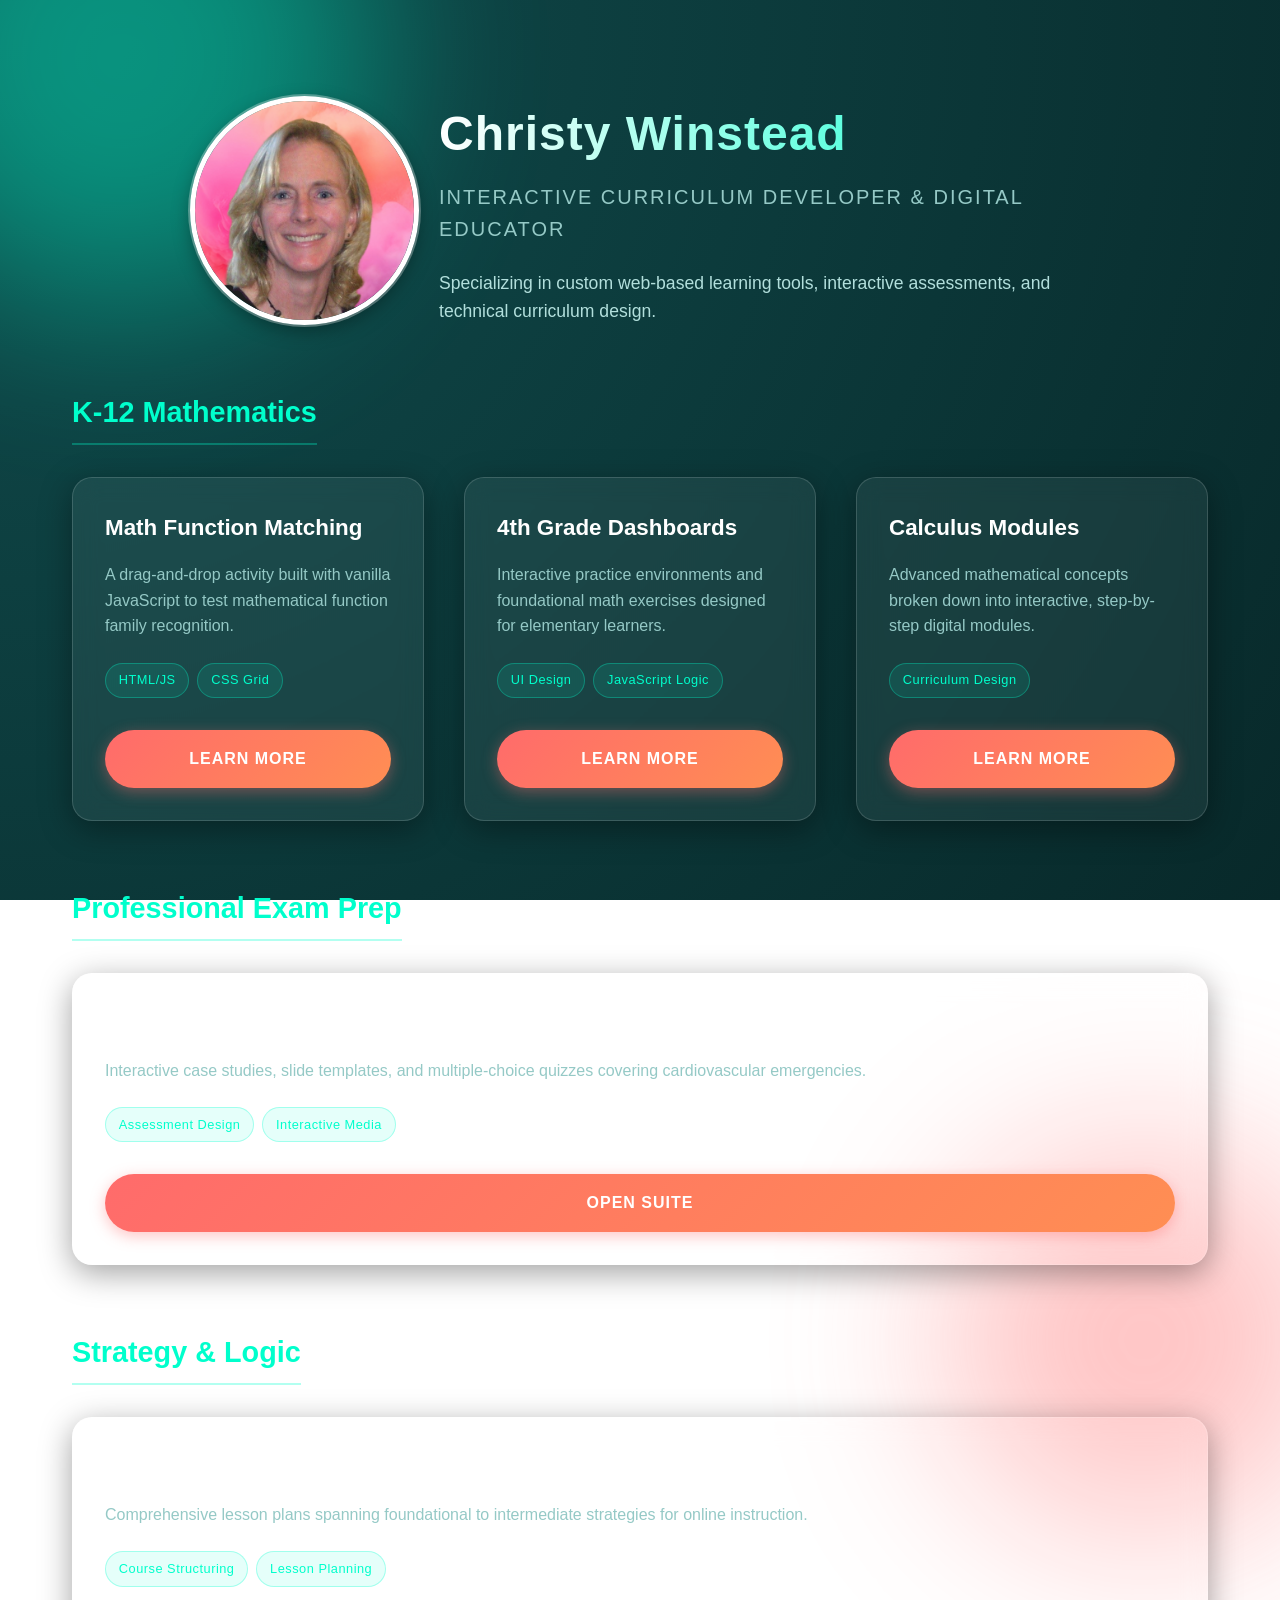
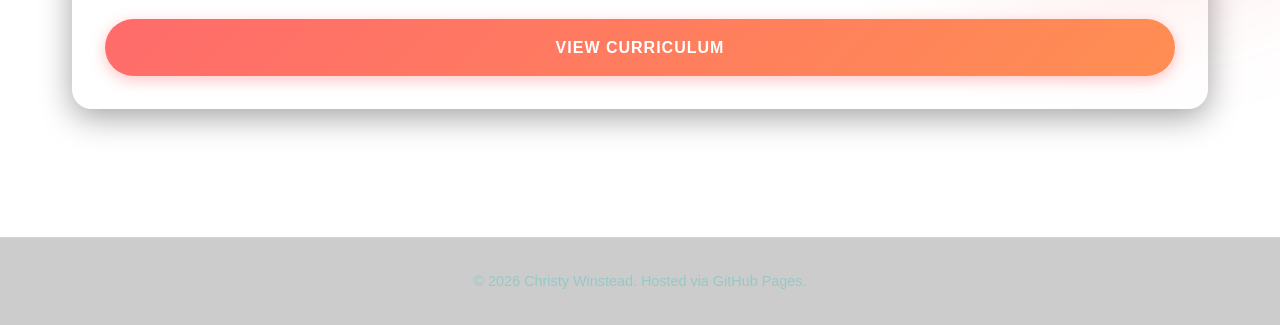
==== commit d5933fa4: "Merge remote-tracking branch 'origin/main'" ====
--- a/index.html
+++ b/index.html
@@ -39,7 +39,7 @@
                         </div>
                     </div>
                     <div class="card-action">
-                        <a href="./K12_Mathematics/Function_Matching_DragDrop/index.html" class="btn">Launch Activity</a>
+                        <a href="./K12_Mathematics/Function_Matching_DragDrop/index.html" class="btn">Learn More</a>
                     </div>
                 </div>
                 
@@ -53,7 +53,7 @@
                         </div>
                     </div>
                     <div class="card-action">
-                        <a href="./K12_Mathematics/4th_Grade_Activities/index.html" class="btn">Launch Activity</a>
+                        <a href="./K12_Mathematics/4th_Grade_Activities/index.html" class="btn">Learn More</a>
                     </div>
                 </div>
 
@@ -66,7 +66,7 @@
                         </div>
                     </div>
                     <div class="card-action">
-                        <a href="./K12_Mathematics/Calculus_Modules/index.html" class="btn">Launch Activity</a>
+                        <a href="./K12_Mathematics/Calculus_Modules/index.html" class="btn">Learn More</a>
                     </div>
                 </div>
             </div>
